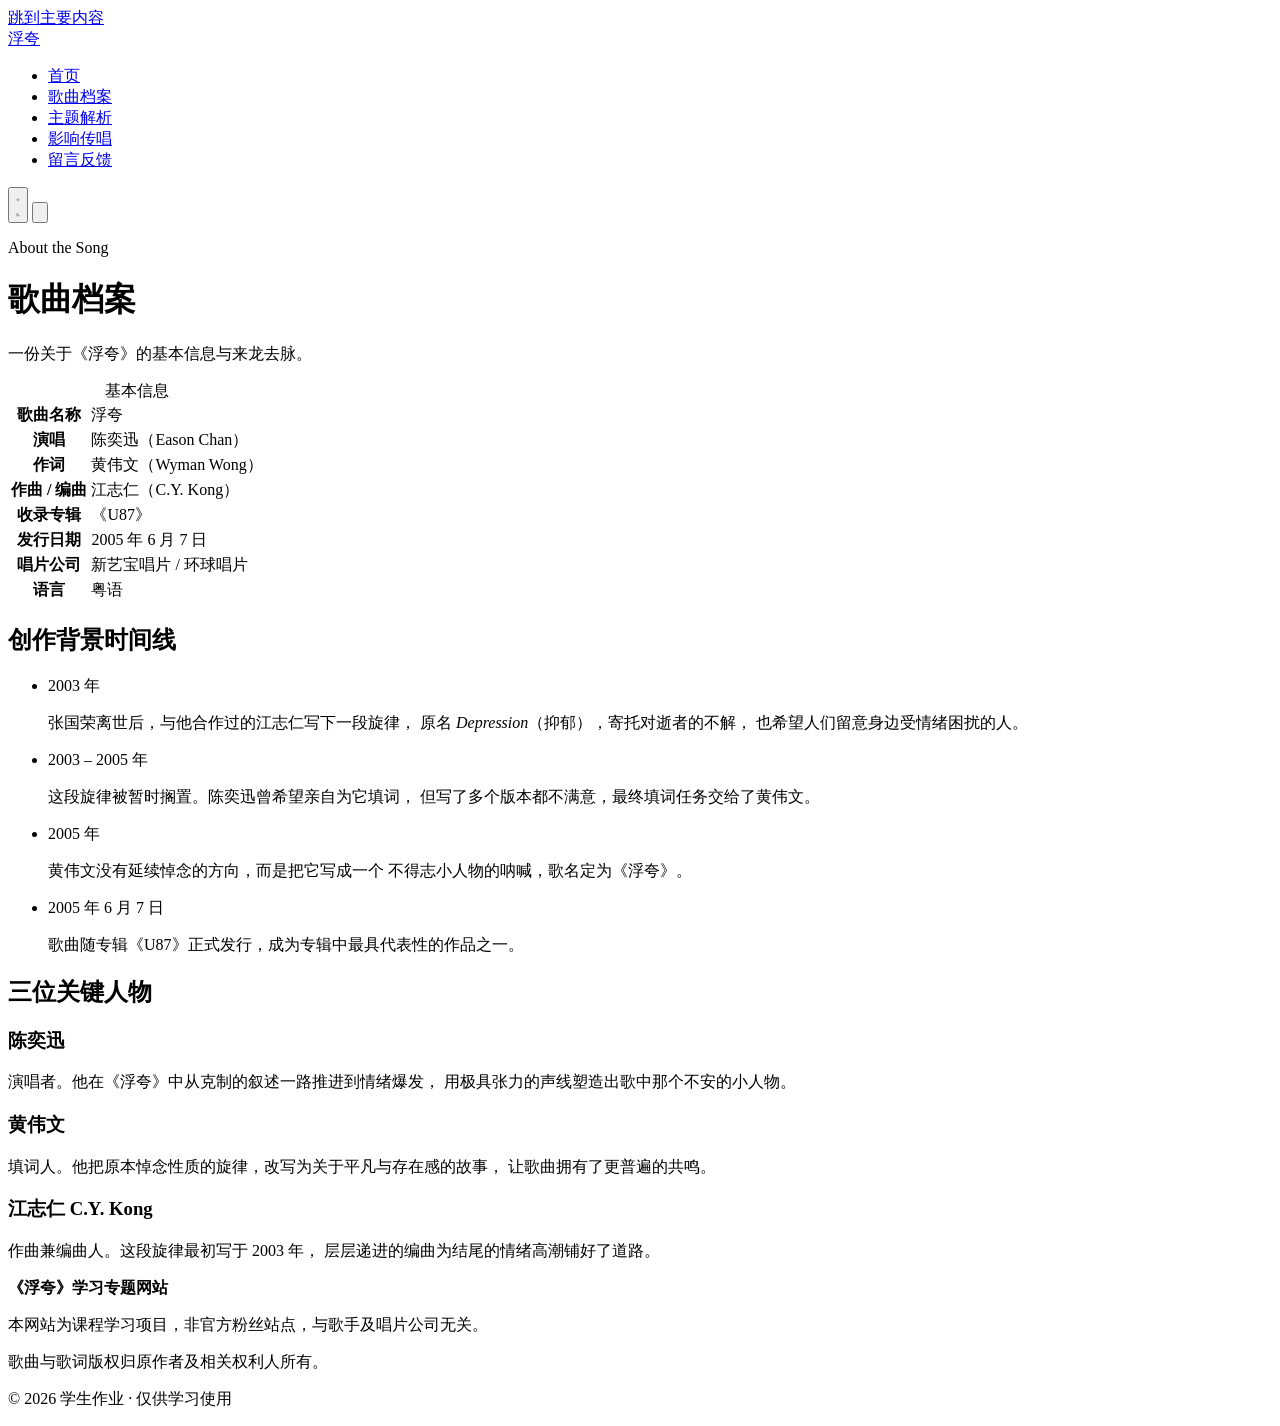
==== about.html @ 6de5d113 "feat: 五页语义化 HTML、可访问导航与联系表单" ====
<!DOCTYPE html>
<html lang="zh-CN" data-theme="dark">
<head>
  <meta charset="UTF-8" />
  <meta name="viewport" content="width=device-width, initial-scale=1.0" />
  <title>歌曲档案 · 浮夸 | 专题网站</title>
  <meta
    name="description"
    content="《浮夸》的基本信息与创作背景：从 2003 年的旋律 Depression 到 2005 年专辑《U87》中的经典。"
  />
  <meta property="og:title" content="歌曲档案 · 浮夸" />
  <meta property="og:description" content="梳理《浮夸》的发行信息与创作时间线。" />
  <meta property="og:type" content="website" />

  <script>
    (function () {
      try {
        var saved = localStorage.getItem("theme");
        var prefersLight = window.matchMedia("(prefers-color-scheme: light)").matches;
        var theme = saved || (prefersLight ? "light" : "dark");
        document.documentElement.setAttribute("data-theme", theme);
      } catch (e) {
        document.documentElement.setAttribute("data-theme", "dark");
      }
    })();
  </script>

  <link rel="stylesheet" href="css/styles.css" />
</head>
<body>
  <a class="skip-link" href="#main">跳到主要内容</a>

  <header class="site-header">
    <nav class="container nav-wrapper" aria-label="主导航">
      <a class="brand" href="index.html">浮<span>夸</span></a>

      <ul class="nav-list" id="nav-list">
        <li><a href="index.html">首页</a></li>
        <li><a href="about.html" aria-current="page">歌曲档案</a></li>
        <li><a href="analysis.html">主题解析</a></li>
        <li><a href="impact.html">影响传唱</a></li>
        <li><a href="contact.html">留言反馈</a></li>
      </ul>

      <div class="nav-actions">
        <button class="icon-btn" type="button" data-theme-toggle>
          <svg class="icon-sun" viewBox="0 0 24 24" fill="none" stroke="currentColor" stroke-width="2" aria-hidden="true">
            <circle cx="12" cy="12" r="4" />
            <path d="M12 2v2M12 20v2M4.9 4.9l1.4 1.4M17.7 17.7l1.4 1.4M2 12h2M20 12h2M4.9 19.1l1.4-1.4M17.7 6.3l1.4-1.4" />
          </svg>
          <svg class="icon-moon" viewBox="0 0 24 24" fill="none" stroke="currentColor" stroke-width="2" aria-hidden="true" hidden>
            <path d="M21 12.8A9 9 0 1 1 11.2 3 7 7 0 0 0 21 12.8z" />
          </svg>
        </button>

        <button class="icon-btn nav-toggle" type="button" data-nav-toggle
          aria-expanded="false" aria-controls="nav-list" aria-label="打开导航菜单">
          <svg viewBox="0 0 24 24" fill="none" stroke="currentColor" stroke-width="2" aria-hidden="true">
            <path d="M4 7h16M4 12h16M4 17h16" />
          </svg>
        </button>
      </div>
    </nav>
  </header>

  <main id="main">
    <div class="page-head container">
      <p class="kicker">About the Song</p>
      <h1>歌曲档案</h1>
      <p>一份关于《浮夸》的基本信息与来龙去脉。</p>
    </div>

    <section class="section--tight container">
      <div class="table-wrap">
        <table>
          <caption>基本信息</caption>
          <tbody>
            <tr><th scope="row">歌曲名称</th><td>浮夸</td></tr>
            <tr><th scope="row">演唱</th><td>陈奕迅（Eason Chan）</td></tr>
            <tr><th scope="row">作词</th><td>黄伟文（Wyman Wong）</td></tr>
            <tr><th scope="row">作曲 / 编曲</th><td>江志仁（C.Y. Kong）</td></tr>
            <tr><th scope="row">收录专辑</th><td>《U87》</td></tr>
            <tr><th scope="row">发行日期</th><td>2005 年 6 月 7 日</td></tr>
            <tr><th scope="row">唱片公司</th><td>新艺宝唱片 / 环球唱片</td></tr>
            <tr><th scope="row">语言</th><td>粤语</td></tr>
          </tbody>
        </table>
      </div>
    </section>

    <section class="section container">
      <h2>创作背景时间线</h2>
      <ul class="timeline">
        <li>
          <time datetime="2003">2003 年</time>
          <p>
            张国荣离世后，与他合作过的江志仁写下一段旋律，
            原名 <em>Depression</em>（抑郁），寄托对逝者的不解，
            也希望人们留意身边受情绪困扰的人。
          </p>
        </li>
        <li>
          <time datetime="2003/2005">2003 – 2005 年</time>
          <p>
            这段旋律被暂时搁置。陈奕迅曾希望亲自为它填词，
            但写了多个版本都不满意，最终填词任务交给了黄伟文。
          </p>
        </li>
        <li>
          <time datetime="2005">2005 年</time>
          <p>
            黄伟文没有延续悼念的方向，而是把它写成一个
            不得志小人物的呐喊，歌名定为《浮夸》。
          </p>
        </li>
        <li>
          <time datetime="2005-06-07">2005 年 6 月 7 日</time>
          <p>歌曲随专辑《U87》正式发行，成为专辑中最具代表性的作品之一。</p>
        </li>
      </ul>
    </section>

    <section class="section container">
      <h2>三位关键人物</h2>
      <div class="cards">
        <article class="card">
          <h3>陈奕迅</h3>
          <p>
            演唱者。他在《浮夸》中从克制的叙述一路推进到情绪爆发，
            用极具张力的声线塑造出歌中那个不安的小人物。
          </p>
        </article>
        <article class="card">
          <h3>黄伟文</h3>
          <p>
            填词人。他把原本悼念性质的旋律，改写为关于平凡与存在感的故事，
            让歌曲拥有了更普遍的共鸣。
          </p>
        </article>
        <article class="card">
          <h3>江志仁 C.Y. Kong</h3>
          <p>
            作曲兼编曲人。这段旋律最初写于 2003 年，
            层层递进的编曲为结尾的情绪高潮铺好了道路。
          </p>
        </article>
      </div>
    </section>
  </main>

  <footer class="site-footer">
    <div class="container footer-grid">
      <div>
        <p><strong>《浮夸》学习专题网站</strong></p>
        <p>本网站为课程学习项目，非官方粉丝站点，与歌手及唱片公司无关。</p>
      </div>
      <div>
        <p>歌曲与歌词版权归原作者及相关权利人所有。</p>
        <p>© 2026 学生作业 · 仅供学习使用</p>
      </div>
    </div>
  </footer>

  <script src="js/main.js"></script>
</body>
</html>
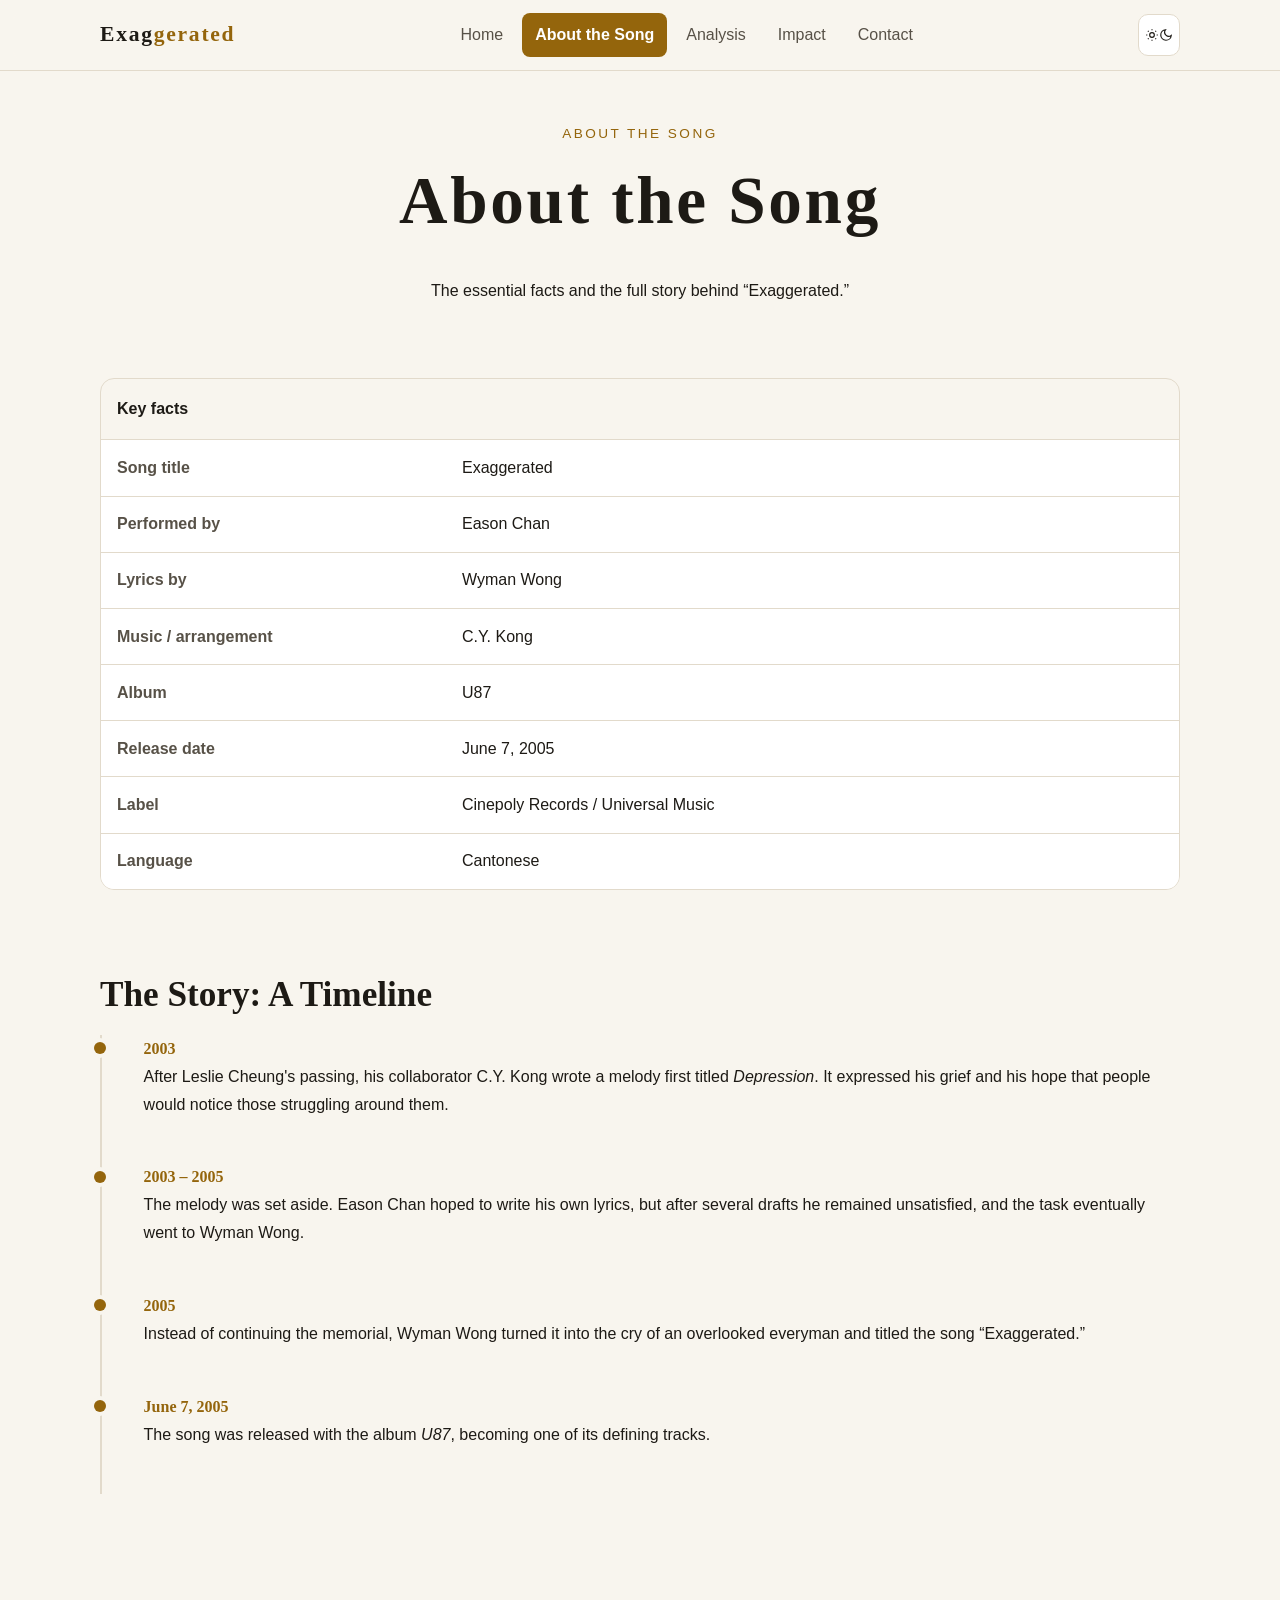
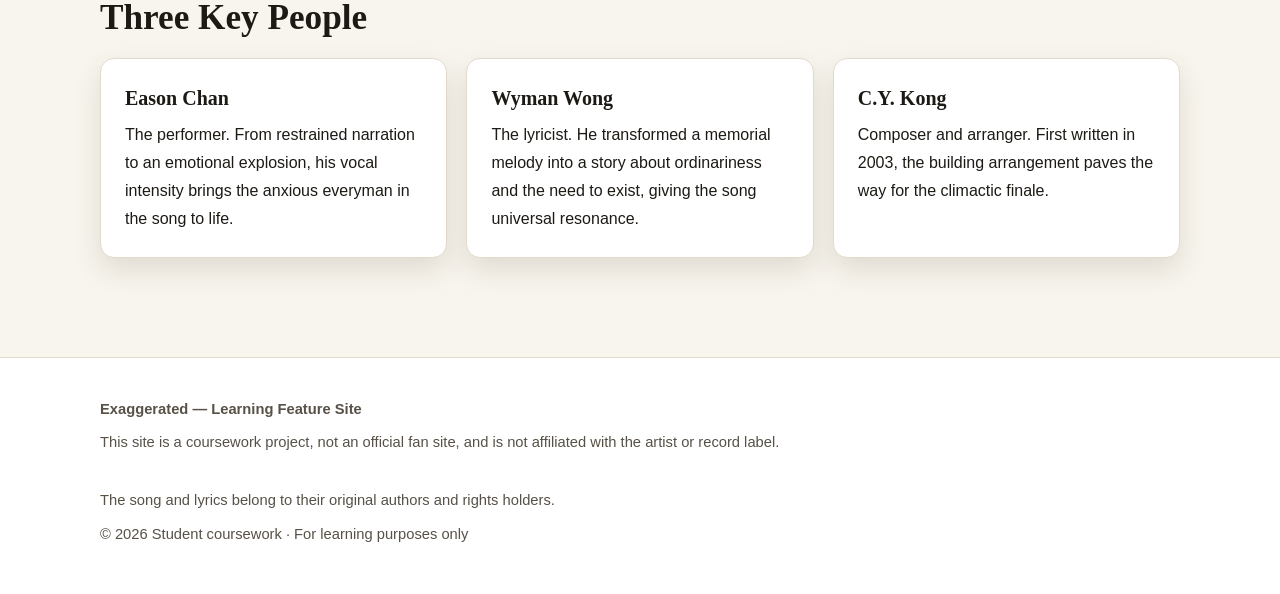
==== commit 9f8dca72: "feat: translate the entire site to English" ====
--- a/about.html
+++ b/about.html
@@ -1,15 +1,15 @@
 <!DOCTYPE html>
-<html lang="zh-CN" data-theme="dark">
+<html lang="en" data-theme="dark">
 <head>
   <meta charset="UTF-8" />
   <meta name="viewport" content="width=device-width, initial-scale=1.0" />
-  <title>歌曲档案 · 浮夸 | 专题网站</title>
+  <title>About the Song · Exaggerated | Feature Site</title>
   <meta
     name="description"
-    content="《浮夸》的基本信息与创作背景：从 2003 年的旋律 Depression 到 2005 年专辑《U87》中的经典。"
+    content="Key facts and the story behind Eason Chan's 'Exaggerated': from the 2003 melody Depression to a classic on the 2005 album U87."
   />
-  <meta property="og:title" content="歌曲档案 · 浮夸" />
-  <meta property="og:description" content="梳理《浮夸》的发行信息与创作时间线。" />
+  <meta property="og:title" content="About the Song · Exaggerated" />
+  <meta property="og:description" content="The release details and a timeline of how Exaggerated was made." />
   <meta property="og:type" content="website" />
 
   <script>
@@ -28,18 +28,18 @@
   <link rel="stylesheet" href="css/styles.css" />
 </head>
 <body>
-  <a class="skip-link" href="#main">跳到主要内容</a>
+  <a class="skip-link" href="#main">Skip to main content</a>
 
   <header class="site-header">
-    <nav class="container nav-wrapper" aria-label="主导航">
-      <a class="brand" href="index.html">浮<span>夸</span></a>
+    <nav class="container nav-wrapper" aria-label="Primary">
+      <a class="brand" href="index.html">Exag<span>gerated</span></a>
 
       <ul class="nav-list" id="nav-list">
-        <li><a href="index.html">首页</a></li>
-        <li><a href="about.html" aria-current="page">歌曲档案</a></li>
-        <li><a href="analysis.html">主题解析</a></li>
-        <li><a href="impact.html">影响传唱</a></li>
-        <li><a href="contact.html">留言反馈</a></li>
+        <li><a href="index.html">Home</a></li>
+        <li><a href="about.html" aria-current="page">About the Song</a></li>
+        <li><a href="analysis.html">Analysis</a></li>
+        <li><a href="impact.html">Impact</a></li>
+        <li><a href="contact.html">Contact</a></li>
       </ul>
 
       <div class="nav-actions">
@@ -54,7 +54,7 @@
         </button>
 
         <button class="icon-btn nav-toggle" type="button" data-nav-toggle
-          aria-expanded="false" aria-controls="nav-list" aria-label="打开导航菜单">
+          aria-expanded="false" aria-controls="nav-list" aria-label="Open navigation menu">
           <svg viewBox="0 0 24 24" fill="none" stroke="currentColor" stroke-width="2" aria-hidden="true">
             <path d="M4 7h16M4 12h16M4 17h16" />
           </svg>
@@ -66,82 +66,83 @@
   <main id="main">
     <div class="page-head container">
       <p class="kicker">About the Song</p>
-      <h1>歌曲档案</h1>
-      <p>一份关于《浮夸》的基本信息与来龙去脉。</p>
+      <h1>About the Song</h1>
+      <p>The essential facts and the full story behind “Exaggerated.”</p>
     </div>
 
     <section class="section--tight container">
       <div class="table-wrap">
         <table>
-          <caption>基本信息</caption>
+          <caption>Key facts</caption>
           <tbody>
-            <tr><th scope="row">歌曲名称</th><td>浮夸</td></tr>
-            <tr><th scope="row">演唱</th><td>陈奕迅（Eason Chan）</td></tr>
-            <tr><th scope="row">作词</th><td>黄伟文（Wyman Wong）</td></tr>
-            <tr><th scope="row">作曲 / 编曲</th><td>江志仁（C.Y. Kong）</td></tr>
-            <tr><th scope="row">收录专辑</th><td>《U87》</td></tr>
-            <tr><th scope="row">发行日期</th><td>2005 年 6 月 7 日</td></tr>
-            <tr><th scope="row">唱片公司</th><td>新艺宝唱片 / 环球唱片</td></tr>
-            <tr><th scope="row">语言</th><td>粤语</td></tr>
+            <tr><th scope="row">Song title</th><td>Exaggerated</td></tr>
+            <tr><th scope="row">Performed by</th><td>Eason Chan</td></tr>
+            <tr><th scope="row">Lyrics by</th><td>Wyman Wong</td></tr>
+            <tr><th scope="row">Music / arrangement</th><td>C.Y. Kong</td></tr>
+            <tr><th scope="row">Album</th><td>U87</td></tr>
+            <tr><th scope="row">Release date</th><td>June 7, 2005</td></tr>
+            <tr><th scope="row">Label</th><td>Cinepoly Records / Universal Music</td></tr>
+            <tr><th scope="row">Language</th><td>Cantonese</td></tr>
           </tbody>
         </table>
       </div>
     </section>
 
     <section class="section container">
-      <h2>创作背景时间线</h2>
+      <h2>The Story: A Timeline</h2>
       <ul class="timeline">
         <li>
-          <time datetime="2003">2003 年</time>
+          <time datetime="2003">2003</time>
           <p>
-            张国荣离世后，与他合作过的江志仁写下一段旋律，
-            原名 <em>Depression</em>（抑郁），寄托对逝者的不解，
-            也希望人们留意身边受情绪困扰的人。
+            After Leslie Cheung's passing, his collaborator C.Y. Kong wrote a
+            melody first titled <em>Depression</em>. It expressed his grief and
+            his hope that people would notice those struggling around them.
           </p>
         </li>
         <li>
-          <time datetime="2003/2005">2003 – 2005 年</time>
+          <time datetime="2003/2005">2003 – 2005</time>
           <p>
-            这段旋律被暂时搁置。陈奕迅曾希望亲自为它填词，
-            但写了多个版本都不满意，最终填词任务交给了黄伟文。
+            The melody was set aside. Eason Chan hoped to write his own lyrics,
+            but after several drafts he remained unsatisfied, and the task
+            eventually went to Wyman Wong.
           </p>
         </li>
         <li>
-          <time datetime="2005">2005 年</time>
+          <time datetime="2005">2005</time>
           <p>
-            黄伟文没有延续悼念的方向，而是把它写成一个
-            不得志小人物的呐喊，歌名定为《浮夸》。
+            Instead of continuing the memorial, Wyman Wong turned it into the
+            cry of an overlooked everyman and titled the song “Exaggerated.”
           </p>
         </li>
         <li>
-          <time datetime="2005-06-07">2005 年 6 月 7 日</time>
-          <p>歌曲随专辑《U87》正式发行，成为专辑中最具代表性的作品之一。</p>
+          <time datetime="2005-06-07">June 7, 2005</time>
+          <p>The song was released with the album <em>U87</em>, becoming one of its defining tracks.</p>
         </li>
       </ul>
     </section>
 
     <section class="section container">
-      <h2>三位关键人物</h2>
+      <h2>Three Key People</h2>
       <div class="cards">
         <article class="card">
-          <h3>陈奕迅</h3>
+          <h3>Eason Chan</h3>
           <p>
-            演唱者。他在《浮夸》中从克制的叙述一路推进到情绪爆发，
-            用极具张力的声线塑造出歌中那个不安的小人物。
+            The performer. From restrained narration to an emotional explosion,
+            his vocal intensity brings the anxious everyman in the song to life.
           </p>
         </article>
         <article class="card">
-          <h3>黄伟文</h3>
+          <h3>Wyman Wong</h3>
           <p>
-            填词人。他把原本悼念性质的旋律，改写为关于平凡与存在感的故事，
-            让歌曲拥有了更普遍的共鸣。
+            The lyricist. He transformed a memorial melody into a story about
+            ordinariness and the need to exist, giving the song universal resonance.
           </p>
         </article>
         <article class="card">
-          <h3>江志仁 C.Y. Kong</h3>
+          <h3>C.Y. Kong</h3>
           <p>
-            作曲兼编曲人。这段旋律最初写于 2003 年，
-            层层递进的编曲为结尾的情绪高潮铺好了道路。
+            Composer and arranger. First written in 2003, the building
+            arrangement paves the way for the climactic finale.
           </p>
         </article>
       </div>
@@ -151,12 +152,12 @@
   <footer class="site-footer">
     <div class="container footer-grid">
       <div>
-        <p><strong>《浮夸》学习专题网站</strong></p>
-        <p>本网站为课程学习项目，非官方粉丝站点，与歌手及唱片公司无关。</p>
+        <p><strong>Exaggerated — Learning Feature Site</strong></p>
+        <p>This site is a coursework project, not an official fan site, and is not affiliated with the artist or record label.</p>
       </div>
       <div>
-        <p>歌曲与歌词版权归原作者及相关权利人所有。</p>
-        <p>© 2026 学生作业 · 仅供学习使用</p>
+        <p>The song and lyrics belong to their original authors and rights holders.</p>
+        <p>© 2026 Student coursework · For learning purposes only</p>
       </div>
     </div>
   </footer>
--- a/css/styles.css
+++ b/css/styles.css
@@ -0,0 +1,748 @@
+/* =========================================================
+   Exaggerated Feature Site — Site-wide styles
+   Stage spotlight look, with light/dark themes and mobile-first layout
+   ========================================================= */
+
+/* ---------- Design tokens: dark theme (default, stage feel) ---------- */
+:root {
+  --bg: #0e0e14;
+  --surface: #17171f;
+  --surface-2: #20202b;
+  --text: #ede9e0;
+  --text-muted: #b3aea2;
+  --border: #2d2d3a;
+  --accent: #f0c15a;
+  --accent-strong: #f6d383;
+  --accent-on: #1c1502;
+  --danger: #ff8585;
+  --success: #83d6a0;
+  --spot-glow: rgba(240, 193, 90, 0.22);
+  --shadow: 0 12px 32px rgba(0, 0, 0, 0.45);
+
+  --font-serif: Georgia, "Times New Roman", serif;
+  --font-sans: -apple-system, BlinkMacSystemFont, "Segoe UI", Roboto,
+    Helvetica, Arial, sans-serif;
+
+  --radius: 14px;
+  --maxw: 1080px;
+}
+
+/* ---------- Light theme ---------- */
+[data-theme="light"] {
+  --bg: #f8f5ee;
+  --surface: #ffffff;
+  --surface-2: #f1ece1;
+  --text: #1d1a15;
+  --text-muted: #575147;
+  --border: #e2dacb;
+  --accent: #94650c;
+  --accent-strong: #76500a;
+  --accent-on: #ffffff;
+  --danger: #b3261e;
+  --success: #1e6b3a;
+  --spot-glow: rgba(148, 101, 12, 0.16);
+  --shadow: 0 12px 28px rgba(60, 45, 10, 0.12);
+}
+
+/* ---------- Base reset ---------- */
+*,
+*::before,
+*::after {
+  box-sizing: border-box;
+}
+
+html {
+  scroll-behavior: smooth;
+}
+
+body {
+  margin: 0;
+  font-family: var(--font-sans);
+  font-size: 1rem;
+  line-height: 1.75;
+  color: var(--text);
+  background-color: var(--bg);
+  -webkit-font-smoothing: antialiased;
+  transition: background-color 0.3s ease, color 0.3s ease;
+}
+
+img,
+svg {
+  max-width: 100%;
+  display: block;
+}
+
+h1,
+h2,
+h3 {
+  font-family: var(--font-serif);
+  line-height: 1.25;
+  color: var(--text);
+  margin: 0 0 0.5em;
+}
+
+h1 {
+  font-size: clamp(2.4rem, 7vw, 4.2rem);
+  letter-spacing: 0.04em;
+}
+
+h2 {
+  font-size: clamp(1.6rem, 4vw, 2.2rem);
+}
+
+h3 {
+  font-size: 1.25rem;
+}
+
+p {
+  margin: 0 0 1em;
+}
+
+a {
+  color: var(--accent-strong);
+  text-decoration: none;
+}
+
+a:hover {
+  text-decoration: underline;
+}
+
+/* Keep keyboard focus clearly visible (accessibility) */
+:focus-visible {
+  outline: 3px solid var(--accent);
+  outline-offset: 2px;
+  border-radius: 4px;
+}
+
+/* Text intended only for screen readers */
+.visually-hidden {
+  position: absolute;
+  width: 1px;
+  height: 1px;
+  padding: 0;
+  margin: -1px;
+  overflow: hidden;
+  clip: rect(0 0 0 0);
+  white-space: nowrap;
+  border: 0;
+}
+
+/* ---------- Skip link ---------- */
+.skip-link {
+  position: absolute;
+  left: 1rem;
+  top: -3rem;
+  z-index: 100;
+  padding: 0.6rem 1rem;
+  background: var(--accent);
+  color: var(--accent-on);
+  border-radius: 0 0 8px 8px;
+  font-weight: 700;
+  transition: top 0.2s ease;
+}
+
+.skip-link:focus {
+  top: 0;
+}
+
+/* ---------- Layout container ---------- */
+.container {
+  width: min(100% - 2.5rem, var(--maxw));
+  margin-inline: auto;
+}
+
+.section {
+  padding: 3.2rem 0;
+}
+
+.section--tight {
+  padding: 2rem 0;
+}
+
+/* ---------- Header and navigation ---------- */
+.site-header {
+  position: sticky;
+  top: 0;
+  z-index: 50;
+  background: color-mix(in srgb, var(--bg) 86%, transparent);
+  backdrop-filter: blur(10px);
+  border-bottom: 1px solid var(--border);
+}
+
+.nav-wrapper {
+  display: flex;
+  align-items: center;
+  justify-content: space-between;
+  gap: 1rem;
+  padding-block: 0.8rem;
+}
+
+.brand {
+  font-family: var(--font-serif);
+  font-size: 1.35rem;
+  font-weight: 700;
+  letter-spacing: 0.08em;
+  color: var(--text);
+}
+
+.brand:hover {
+  text-decoration: none;
+}
+
+.brand span {
+  color: var(--accent);
+}
+
+.nav-list {
+  display: flex;
+  align-items: center;
+  gap: 0.4rem;
+  list-style: none;
+  margin: 0;
+  padding: 0;
+}
+
+.nav-list a {
+  display: block;
+  padding: 0.5rem 0.8rem;
+  border-radius: 8px;
+  color: var(--text-muted);
+  font-weight: 500;
+}
+
+.nav-list a:hover {
+  color: var(--text);
+  background: var(--surface-2);
+  text-decoration: none;
+}
+
+.nav-list a[aria-current="page"] {
+  color: var(--accent-on);
+  background: var(--accent);
+  font-weight: 700;
+}
+
+/* Action area on the right of the navigation bar */
+.nav-actions {
+  display: flex;
+  align-items: center;
+  gap: 0.5rem;
+}
+
+.icon-btn {
+  display: inline-flex;
+  align-items: center;
+  justify-content: center;
+  width: 42px;
+  height: 42px;
+  border: 1px solid var(--border);
+  border-radius: 10px;
+  background: var(--surface);
+  color: var(--text);
+  cursor: pointer;
+}
+
+.icon-btn:hover {
+  background: var(--surface-2);
+}
+
+.icon-btn svg {
+  width: 20px;
+  height: 20px;
+}
+
+/* Hamburger button: hidden by default, shown on mobile */
+.nav-toggle {
+  display: none;
+}
+
+/* ---------- Hero + spotlight ---------- */
+.hero {
+  position: relative;
+  overflow: hidden;
+  padding: 5.5rem 0 4.5rem;
+  text-align: center;
+}
+
+/* Spotlight glow */
+.hero::before {
+  content: "";
+  position: absolute;
+  inset: -30% -10% auto;
+  height: 90%;
+  background: radial-gradient(
+    ellipse at 50% 0%,
+    var(--spot-glow) 0%,
+    transparent 62%
+  );
+  pointer-events: none;
+}
+
+.hero > * {
+  position: relative;
+}
+
+.hero .kicker {
+  display: inline-block;
+  margin-bottom: 1rem;
+  padding: 0.3rem 0.9rem;
+  border: 1px solid var(--border);
+  border-radius: 999px;
+  color: var(--text-muted);
+  font-size: 0.9rem;
+  letter-spacing: 0.12em;
+  background: var(--surface);
+}
+
+.hero h1 {
+  margin-bottom: 0.2em;
+}
+
+.hero .subtitle {
+  max-width: 640px;
+  margin: 0 auto 1.8rem;
+  font-size: 1.15rem;
+  color: var(--text-muted);
+}
+
+/* Page header for ordinary pages (not the home page) */
+.page-head {
+  padding: 3.2rem 0 1.6rem;
+  text-align: center;
+}
+
+.page-head .kicker {
+  color: var(--accent);
+  letter-spacing: 0.18em;
+  font-size: 0.85rem;
+  text-transform: uppercase;
+}
+
+/* ---------- Buttons ---------- */
+.btn {
+  display: inline-block;
+  padding: 0.75rem 1.6rem;
+  border-radius: 10px;
+  border: 1px solid transparent;
+  font-weight: 700;
+  font-size: 1rem;
+  cursor: pointer;
+  transition: transform 0.15s ease, background-color 0.2s ease;
+}
+
+.btn:hover {
+  text-decoration: none;
+  transform: translateY(-2px);
+}
+
+.btn--primary {
+  background: var(--accent);
+  color: var(--accent-on);
+}
+
+.btn--ghost {
+  background: transparent;
+  color: var(--text);
+  border-color: var(--border);
+}
+
+.btn--ghost:hover {
+  background: var(--surface-2);
+}
+
+/* ---------- Card grid ---------- */
+.cards {
+  display: grid;
+  grid-template-columns: repeat(auto-fit, minmax(240px, 1fr));
+  gap: 1.2rem;
+}
+
+.card {
+  background: var(--surface);
+  border: 1px solid var(--border);
+  border-radius: var(--radius);
+  padding: 1.5rem;
+  box-shadow: var(--shadow);
+}
+
+.card h3 {
+  margin-top: 0.2rem;
+}
+
+.card p:last-child {
+  margin-bottom: 0;
+}
+
+.card-link {
+  display: inline-block;
+  margin-top: 0.8rem;
+  font-weight: 700;
+}
+
+/* Definition-list overview grid on the home page */
+.meta-grid {
+  display: grid;
+  grid-template-columns: repeat(auto-fit, minmax(150px, 1fr));
+  gap: 1rem;
+  margin-top: 2rem;
+}
+
+.meta-item {
+  background: var(--surface);
+  border: 1px solid var(--border);
+  border-radius: var(--radius);
+  padding: 1rem 1.1rem;
+  text-align: left;
+}
+
+.meta-item dt {
+  font-size: 0.82rem;
+  color: var(--text-muted);
+  letter-spacing: 0.08em;
+}
+
+.meta-item dd {
+  margin: 0.2rem 0 0;
+  font-weight: 700;
+  font-size: 1.05rem;
+}
+
+/* ---------- Information tables ---------- */
+.table-wrap {
+  overflow-x: auto;
+  border: 1px solid var(--border);
+  border-radius: var(--radius);
+}
+
+table {
+  width: 100%;
+  border-collapse: collapse;
+  background: var(--surface);
+  text-align: left;
+  min-width: 420px;
+}
+
+caption {
+  padding: 1rem;
+  font-weight: 700;
+  text-align: left;
+}
+
+th,
+td {
+  padding: 0.85rem 1rem;
+  border-top: 1px solid var(--border);
+  vertical-align: top;
+}
+
+th {
+  width: 32%;
+  color: var(--text-muted);
+  font-weight: 600;
+}
+
+/* ---------- Timeline ---------- */
+.timeline {
+  list-style: none;
+  margin: 0;
+  padding: 0 0 0 1.8rem;
+  border-left: 2px solid var(--border);
+}
+
+.timeline li {
+  position: relative;
+  padding: 0 0 1.8rem 0.8rem;
+}
+
+.timeline li::before {
+  content: "";
+  position: absolute;
+  left: -2.32rem;
+  top: 0.45rem;
+  width: 12px;
+  height: 12px;
+  border-radius: 50%;
+  background: var(--accent);
+  box-shadow: 0 0 0 4px var(--bg);
+}
+
+.timeline time {
+  display: block;
+  font-weight: 700;
+  color: var(--accent);
+  font-family: var(--font-serif);
+}
+
+/* ---------- Blockquotes ---------- */
+blockquote {
+  margin: 1.5rem 0;
+  padding: 1rem 1.4rem;
+  border-left: 4px solid var(--accent);
+  background: var(--surface);
+  border-radius: 0 var(--radius) var(--radius) 0;
+  font-family: var(--font-serif);
+  font-size: 1.1rem;
+}
+
+blockquote cite {
+  display: block;
+  margin-top: 0.5rem;
+  font-size: 0.9rem;
+  color: var(--text-muted);
+  font-style: normal;
+}
+
+/* ---------- Accordion ---------- */
+.accordion {
+  display: grid;
+  gap: 0.8rem;
+}
+
+.acc-item {
+  border: 1px solid var(--border);
+  border-radius: var(--radius);
+  background: var(--surface);
+  overflow: hidden;
+}
+
+.acc-trigger {
+  width: 100%;
+  display: flex;
+  align-items: center;
+  justify-content: space-between;
+  gap: 1rem;
+  padding: 1.1rem 1.3rem;
+  border: 0;
+  background: transparent;
+  color: var(--text);
+  font: inherit;
+  font-weight: 700;
+  text-align: left;
+  cursor: pointer;
+}
+
+.acc-trigger .chevron {
+  flex: none;
+  transition: transform 0.25s ease;
+}
+
+.acc-trigger[aria-expanded="true"] .chevron {
+  transform: rotate(180deg);
+}
+
+.acc-panel {
+  padding: 0 1.3rem;
+  max-height: 0;
+  overflow: hidden;
+  transition: max-height 0.3s ease, padding 0.3s ease;
+}
+
+.acc-trigger[aria-expanded="true"] + .acc-panel {
+  padding: 0 1.3rem 1.3rem;
+}
+
+/* ---------- Quiz ---------- */
+.quiz {
+  background: var(--surface);
+  border: 1px solid var(--border);
+  border-radius: var(--radius);
+  padding: 1.6rem;
+  box-shadow: var(--shadow);
+}
+
+.quiz-question {
+  margin-bottom: 1.4rem;
+}
+
+.quiz-question fieldset {
+  border: 0;
+  padding: 0;
+  margin: 0;
+}
+
+.quiz-question legend {
+  font-weight: 700;
+  margin-bottom: 0.6rem;
+}
+
+.quiz-option {
+  display: flex;
+  align-items: center;
+  gap: 0.6rem;
+  padding: 0.55rem 0.8rem;
+  border: 1px solid var(--border);
+  border-radius: 10px;
+  margin-bottom: 0.5rem;
+  cursor: pointer;
+  background: var(--surface-2);
+}
+
+.quiz-option:hover {
+  border-color: var(--accent);
+}
+
+.quiz-result {
+  margin-top: 1rem;
+  padding: 1rem 1.2rem;
+  border-radius: 10px;
+  font-weight: 700;
+  display: none;
+}
+
+.quiz-result.show {
+  display: block;
+}
+
+.quiz-result--ok {
+  background: color-mix(in srgb, var(--success) 18%, transparent);
+  color: var(--success);
+}
+
+.quiz-result--bad {
+  background: color-mix(in srgb, var(--danger) 18%, transparent);
+  color: var(--danger);
+}
+
+/* ---------- Forms ---------- */
+.form {
+  background: var(--surface);
+  border: 1px solid var(--border);
+  border-radius: var(--radius);
+  padding: 1.8rem;
+  box-shadow: var(--shadow);
+}
+
+.form-row {
+  margin-bottom: 1.3rem;
+}
+
+.form-row label {
+  display: block;
+  font-weight: 700;
+  margin-bottom: 0.4rem;
+}
+
+.form-row input,
+.form-row textarea {
+  width: 100%;
+  padding: 0.75rem 0.9rem;
+  border: 1px solid var(--border);
+  border-radius: 10px;
+  background: var(--surface-2);
+  color: var(--text);
+  font: inherit;
+}
+
+.form-row input:focus,
+.form-row textarea:focus {
+  border-color: var(--accent);
+  outline: none;
+}
+
+.form-row textarea {
+  min-height: 130px;
+  resize: vertical;
+}
+
+.field-error {
+  display: none;
+  margin-top: 0.4rem;
+  color: var(--danger);
+  font-size: 0.9rem;
+  font-weight: 600;
+}
+
+.form-row.invalid .field-error {
+  display: block;
+}
+
+.form-row.invalid input,
+.form-row.invalid textarea {
+  border-color: var(--danger);
+}
+
+.form-status {
+  margin-top: 1rem;
+  padding: 0.9rem 1.1rem;
+  border-radius: 10px;
+  font-weight: 700;
+  display: none;
+}
+
+.form-status.show {
+  display: block;
+}
+
+.form-status--ok {
+  background: color-mix(in srgb, var(--success) 18%, transparent);
+  color: var(--success);
+}
+
+/* ---------- Footer ---------- */
+.site-footer {
+  border-top: 1px solid var(--border);
+  background: var(--surface);
+  padding: 2.4rem 0;
+  margin-top: 3rem;
+  color: var(--text-muted);
+  font-size: 0.92rem;
+}
+
+.footer-grid {
+  display: flex;
+  flex-wrap: wrap;
+  justify-content: space-between;
+  gap: 1.5rem;
+}
+
+.site-footer p {
+  margin-bottom: 0.5rem;
+}
+
+/* ---------- Responsive: tablet / phone ---------- */
+@media (max-width: 760px) {
+  .nav-toggle {
+    display: inline-flex;
+  }
+
+  .nav-list {
+    position: absolute;
+    left: 0;
+    right: 0;
+    top: 100%;
+    flex-direction: column;
+    align-items: stretch;
+    gap: 0.2rem;
+    padding: 0.8rem 1.2rem 1.2rem;
+    background: var(--bg);
+    border-bottom: 1px solid var(--border);
+    display: none;
+  }
+
+  .nav-list.open {
+    display: flex;
+  }
+
+  .nav-list a {
+    padding: 0.8rem 1rem;
+  }
+
+  .hero {
+    padding: 3.8rem 0 3rem;
+  }
+
+  .section {
+    padding: 2.4rem 0;
+  }
+}
+
+/* Respect the user's preference for reduced motion */
+@media (prefers-reduced-motion: reduce) {
+  *,
+  *::before,
+  *::after {
+    animation-duration: 0.01ms !important;
+    transition-duration: 0.01ms !important;
+    scroll-behavior: auto !important;
+  }
+}
